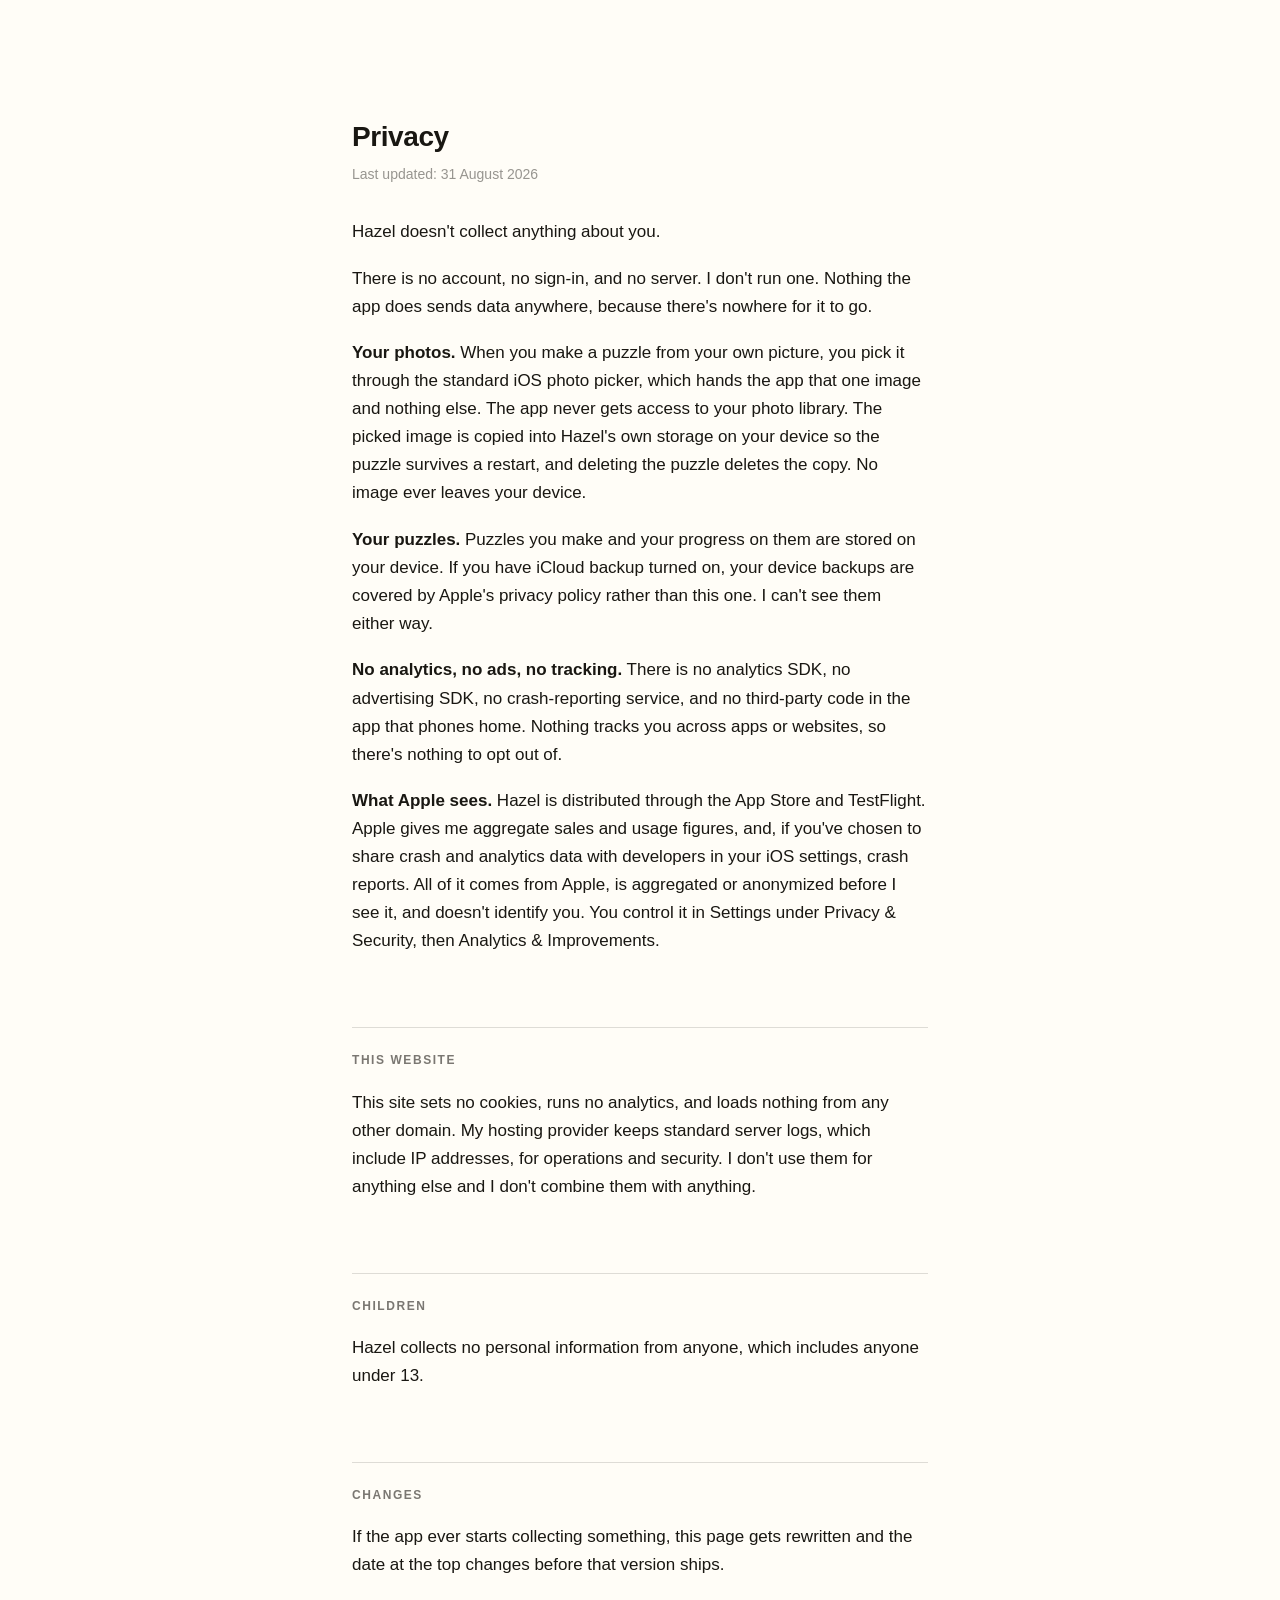
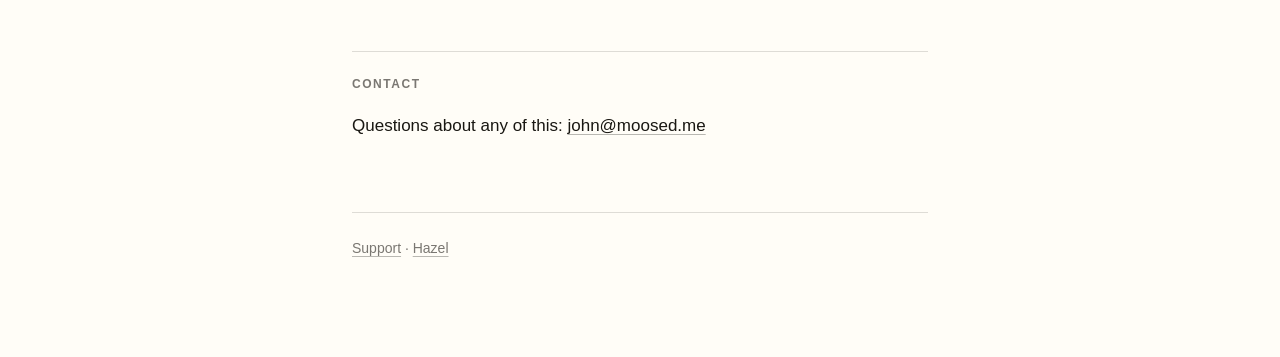
==== privacy/index.html @ 03489604 "Rename the site to Hazel, at hazelpuzzle.com The app is now Hazel. The pages, titles and Open Graph " ====
<!doctype html>
<html lang="en">
<head>
<meta charset="utf-8">
<meta name="viewport" content="width=device-width, initial-scale=1">
<meta name="color-scheme" content="light dark">
<title>Privacy — Hazel</title>
<meta name="description" content="Hazel doesn't collect anything about you. There is no account, no sign-in, and no server.">
<link rel="icon" href="../assets/icon.svg" type="image/svg+xml">
<link rel="icon" href="../assets/favicon.png" sizes="32x32">
<link rel="apple-touch-icon" href="../assets/apple-touch-icon.png">
<link rel="stylesheet" href="../assets/site.css">
</head>
<body>
<main class="page">

  <h1>Privacy</h1>
  <p class="meta">Last updated: <time datetime="2026-08-31">31 August 2026</time></p>

  <p>Hazel doesn't collect anything about you.</p>

  <p>There is no account, no sign-in, and no server. I don't run one. Nothing the app does sends data anywhere, because there's nowhere for it to go.</p>

  <p><strong>Your photos.</strong> When you make a puzzle from your own picture, you pick it through the standard iOS photo picker, which hands the app that one image and nothing else. The app never gets access to your photo library. The picked image is copied into Hazel's own storage on your device so the puzzle survives a restart, and deleting the puzzle deletes the copy. No image ever leaves your device.</p>

  <p><strong>Your puzzles.</strong> Puzzles you make and your progress on them are stored on your device. If you have iCloud backup turned on, your device backups are covered by Apple's privacy policy rather than this one. I can't see them either way.</p>

  <p><strong>No analytics, no ads, no tracking.</strong> There is no analytics SDK, no advertising SDK, no crash-reporting service, and no third-party code in the app that phones home. Nothing tracks you across apps or websites, so there's nothing to opt out of.</p>

  <p><strong>What Apple sees.</strong> Hazel is distributed through the App Store and TestFlight. Apple gives me aggregate sales and usage figures, and, if you've chosen to share crash and analytics data with developers in your iOS settings, crash reports. All of it comes from Apple, is aggregated or anonymized before I see it, and doesn't identify you. You control it in Settings under Privacy &amp; Security, then Analytics &amp; Improvements.</p>

  <section>
    <h2>This website</h2>
    <p>This site sets no cookies, runs no analytics, and loads nothing from any other domain. My hosting provider keeps standard server logs, which include IP addresses, for operations and security. I don't use them for anything else and I don't combine them with anything.</p>
  </section>

  <section>
    <h2>Children</h2>
    <p>Hazel collects no personal information from anyone, which includes anyone under 13.</p>
  </section>

  <section>
    <h2>Changes</h2>
    <p>If the app ever starts collecting something, this page gets rewritten and the date at the top changes before that version ships.</p>
  </section>

  <section>
    <h2>Contact</h2>
    <p>Questions about any of this: <a href="mailto:john@moosed.me">john@moosed.me</a></p>
  </section>

  <footer>
    <p><a href="../support/">Support</a> · <a href="../">Hazel</a></p>
  </footer>

</main>
</body>
</html>
---- assets/site.css ----
/* Hazel — hazelpuzzle.com
 *
 * Every token below is lifted from the shipped app: the colors and radii
 * from docs/design/design_handoff_home_view/README.md and
 * Joinery/Home/HomeTray.swift, the accent from the app icon's own gradient
 * (which resolves to systemOrange, the asset catalog's AccentColor). Nothing
 * here was picked to look good on a web page in isolation.
 *
 * No @font-face, no @import, no external anything. The privacy page says this
 * site loads nothing from another domain, and that has to stay true.
 */

:root {
  --paper: #FFFDF7;          /* TrayPalette.paper */
  --ink: #191712;            /* Ink, primary */
  --ink-2: rgba(25, 23, 18, 0.58);
  --ink-3: rgba(25, 23, 18, 0.45); /* Ink, secondary */
  --rule: rgba(25, 23, 18, 0.14);  /* Rule */
  --panel: #F2F0EB;          /* TrayPalette.panelPaper */
  --line: rgba(25, 23, 18, 0.62);  /* the cut, drawn */
  --underline: rgba(25, 23, 18, 0.3);
  --accent: #FF9500;         /* systemOrange / icon gradient, light */
  --accent-deep: #E07E00;    /* the same orange pressed, for the button's hover */

  --measure: 36rem;
  --inset: 0rem;             /* the cut's breakout; 0 until there's room for it */
  --radius-image: 3px;       /* board card radius */

  --stack: -apple-system, BlinkMacSystemFont, "Segoe UI", Roboto, sans-serif;
}

@media (prefers-color-scheme: dark) {
  :root {
    --paper: #191712;        /* the ink becomes the ground */
    --ink: #F4F1E9;          /* Text on felt, primary */
    --ink-2: rgba(244, 241, 233, 0.6);
    --ink-3: rgba(244, 241, 233, 0.5); /* Text on felt, secondary */
    --rule: rgba(255, 255, 255, 0.13); /* Hairline on felt */
    --panel: #332E28;        /* Felt base */
    --line: rgba(244, 241, 233, 0.55);
    --underline: rgba(244, 241, 233, 0.35);
    --accent: #FF9F0A;       /* systemOrange, dark */
    --accent-deep: #E08800;
  }
}

*, *::before, *::after { box-sizing: border-box; }

html {
  -webkit-text-size-adjust: 100%;
}

body {
  margin: 0;
  background: var(--paper);
  color: var(--ink);
  font-family: var(--stack);
  font-size: 1.0625rem;      /* 17px, the app's body size */
  line-height: 1.65;
  -webkit-font-smoothing: antialiased;
}

/* One column. `text` is the reading measure; `wide` is the small breakout the
 * cut gets, because it is the one thing on the page worth looking at closely.
 * The outer minmax keeps the margins wide on a large screen instead of letting
 * the column drift toward the edges.
 *
 * `--inset` stays 0 until the viewport can hold the measure plus the breakout.
 * Below that the breakout would come out of the reading column instead of out
 * of the margins, which squeezes the text to about a third of the screen. */
.page {
  display: grid;
  grid-template-columns:
    [full-start] minmax(1.5rem, 1fr)
    [wide-start] minmax(0, var(--inset))
    [text-start] minmax(0, var(--measure)) [text-end]
    minmax(0, var(--inset)) [wide-end]
    minmax(1.5rem, 1fr) [full-end];
  padding: 5rem 0 6rem;
}

.page > * { grid-column: text; }
.page > .wide { grid-column: wide; }

@media (min-width: 52rem) {
  .page { --inset: 5rem; }
}

@media (min-width: 60rem) {
  .page { padding-top: 7.5rem; }
}

/* Type ------------------------------------------------------------------ */

h1 {
  margin: 0;
  font-size: 1.75rem;
  font-weight: 600;
  letter-spacing: -0.015em;
  line-height: 1.2;
}

/* The app's wordmark, outlined. Not the system face plus a `letter-spacing`:
 * the logotype's kerning is a per-pair table (round-to-round joins want the
 * most negative, r→y goes positive so the r's arm clears the y's diagonal),
 * which one tracking value can't express — and outlines mean it looks the
 * same on a machine that has never had SF Pro on it. `currentColor`, so it
 * takes the ink in both appearances. */
.wordmark {
  margin: 0;
  line-height: 0;
}

.wordmark svg {
  display: block;
  width: 7.5rem;
  height: auto;
}

/* The heading's real text. The outlines carry the look; this carries the
 * word, so the page still has a readable <h1> for anything that reads text
 * rather than the accessibility tree, and the name stays selectable. */
.visually-hidden {
  position: absolute;
  width: 1px;
  height: 1px;
  margin: -1px;
  padding: 0;
  overflow: hidden;
  clip-path: inset(50%);
  white-space: nowrap;
  border: 0;
}

.subtitle {
  margin: 0.5rem 0 0;
  font-size: 1.125rem;
  color: var(--ink-2);
}

/* Section heads take the app's tray section label exactly: 12/15, weight 600,
 * 0.13em, uppercase — the catalog register, and already the app's. */
h2 {
  margin: 0;
  font-size: 0.75rem;
  font-weight: 600;
  letter-spacing: 0.13em;
  text-transform: uppercase;
  color: var(--ink-2);
  line-height: 1.35;
}

p { margin: 1.15rem 0 0; }
p:first-child { margin-top: 0; }

.meta {
  margin: 0.6rem 0 0;
  font-size: 0.875rem;
  color: var(--ink-3);
}

.subtitle + p,
.meta + p { margin-top: 2rem; }

/* The closing fact, stated flatly, the way a catalog states materials — its
 * own line and its own air, but full ink. Knocked back it read as fine print,
 * which is the opposite of what the sentence is doing. */
.spec {
  margin-top: 1.75rem;
}

/* The closer after it gets the same air, so the spec line keeps a clear
 * margin on both sides instead of reading as the top of a pair. */
.spec + p { margin-top: 1.75rem; }

/* Sections --------------------------------------------------------------- */

section {
  margin-top: 4.5rem;
  padding-top: 1.5rem;
  border-top: 1px solid var(--rule);
}

section > h2 + p { margin-top: 1.25rem; }

/* Links ------------------------------------------------------------------ */

a {
  color: inherit;
  text-decoration: underline;
  text-decoration-thickness: 1px;
  text-decoration-color: var(--underline);
  text-underline-offset: 0.18em;
}

a:hover { text-decoration-color: var(--accent); }

a:focus-visible {
  outline: 2px solid var(--accent);
  outline-offset: 3px;
  border-radius: 1px;
}

/* The one place the accent does any work: the single action on the page. It is
 * the app's own Create button — accent fill, white label, full capsule — which
 * is the control this link is asking you to go and press. The footer keeps the
 * same words as a plain link; there is one button on the page, or it stops
 * being the action. */
.action {
  margin-top: 2.25rem;
  text-align: center;
}

.button {
  display: inline-block;
  padding: 0.85rem 2.25rem;
  background: var(--accent);
  color: #fff;
  font-weight: 600;
  text-decoration: none;
  border-radius: 999px;
}

.button:hover { background: var(--accent-deep); }

.button:focus-visible {
  outline: 2px solid var(--ink);
  outline-offset: 3px;
}

/* Figures ---------------------------------------------------------------- */

figure { margin: 0; }

/* The cut: a real cut from the engine at a fixed seed, drawn rather than
 * pictured, so it is sharp at any size and themed by CSS. It sits in the
 * reading column with the paragraph that explains it, not in the breakout —
 * it is evidence for the text beside it now, not the thing you land on. */
.cut {
  margin: 2.5rem 0 2rem;
  color: var(--line);
}

.cut svg {
  display: block;
  width: 100%;
  height: auto;
}

/* The same label the section heads use, one notch quieter — the app's tray
 * section label, which is a system face, not the mono fact line. */
figcaption {
  margin-top: 0.9rem;
  font-size: 0.6875rem;
  font-weight: 600;
  letter-spacing: 0.13em;
  text-transform: uppercase;
  color: var(--ink-3);
}

/* The shots are whole screens, uncropped, which makes them tall: one at the
 * full reading measure runs past 1200px, and a reader scrolls a phone's length
 * to get past a single picture. So a screen is shown at a phone's width, not
 * the column's, and centered — the text is ranged left and a tall centered
 * plate sits in it the way a plate sits in a book.
 *
 * `.shot` is one screen, `.shots` a pair side by side at the same width, for
 * the two that only argue together: the presets, and the three dials behind
 * them. The pair stays two-up all the way down; a single column would only
 * make each one taller.
 *
 * An iPad screen is squarer than a phone's. `.ipad` gives a single one the
 * width that brings it to a phone shot's height, so it reads as the bigger
 * screen it is rather than a smaller one. `.devices` is the phone-and-iPad
 * pair: the columns are in the ratio of the two screens' aspect ratios
 * (660/1435 and 984/1416), which puts both at the same height. The phone keeps
 * the 17rem every other phone shot has, so the iPad beside it comes out at
 * that full height too, and the pair takes the wide column to fit: the point
 * of the pair is how much more room the iPad gives you. */
.shot,
.shots {
  margin-top: 2.5rem;
  text-align: center;
}

.shot picture,
.shots {
  display: block;
  max-width: 17rem;
  margin-left: auto;
  margin-right: auto;
}

.shots {
  display: grid;
  grid-template-columns: repeat(2, 1fr);
  gap: 1rem;
  max-width: 35rem;
}

.shots figcaption { grid-column: 1 / -1; }

.shot.ipad picture { max-width: 25.5rem; }

.shots.devices {
  grid-template-columns: 46fr 69.5fr;
  max-width: 43.7rem;
}

/* The recording is that same screen, at that same width. */
.clip { margin-top: 2.25rem; }

.clip video {
  max-width: 17rem;
}

.clip video,
.shot img,
.shots img {
  display: block;
  width: 100%;
  height: auto;
  margin-left: auto;
  margin-right: auto;
  background: var(--panel);
  /* A hairline, not a shadow. The board shots carry the app's own ground and
   * separate from the page on their own; the create sheet is white to its
   * edges and would otherwise dissolve into the paper. */
  border: 1px solid var(--rule);
  border-radius: var(--radius-image);
}

.clip figcaption,
.shot figcaption,
.shots figcaption { text-align: center; }

/* Support: the questions that actually arrive ---------------------------- */

dl { margin: 1.75rem 0 0; }

dt {
  margin-top: 1.75rem;
  font-weight: 600;
}

dt:first-child { margin-top: 0; }

dd { margin: 0.3rem 0 0; }

/* Footer ----------------------------------------------------------------- */

footer {
  margin-top: 4.5rem;
  padding-top: 1.5rem;
  border-top: 1px solid var(--rule);
  font-size: 0.875rem;
  color: var(--ink-2);
}

footer p { margin: 0.4rem 0 0; }
footer p:first-child { margin-top: 0; }
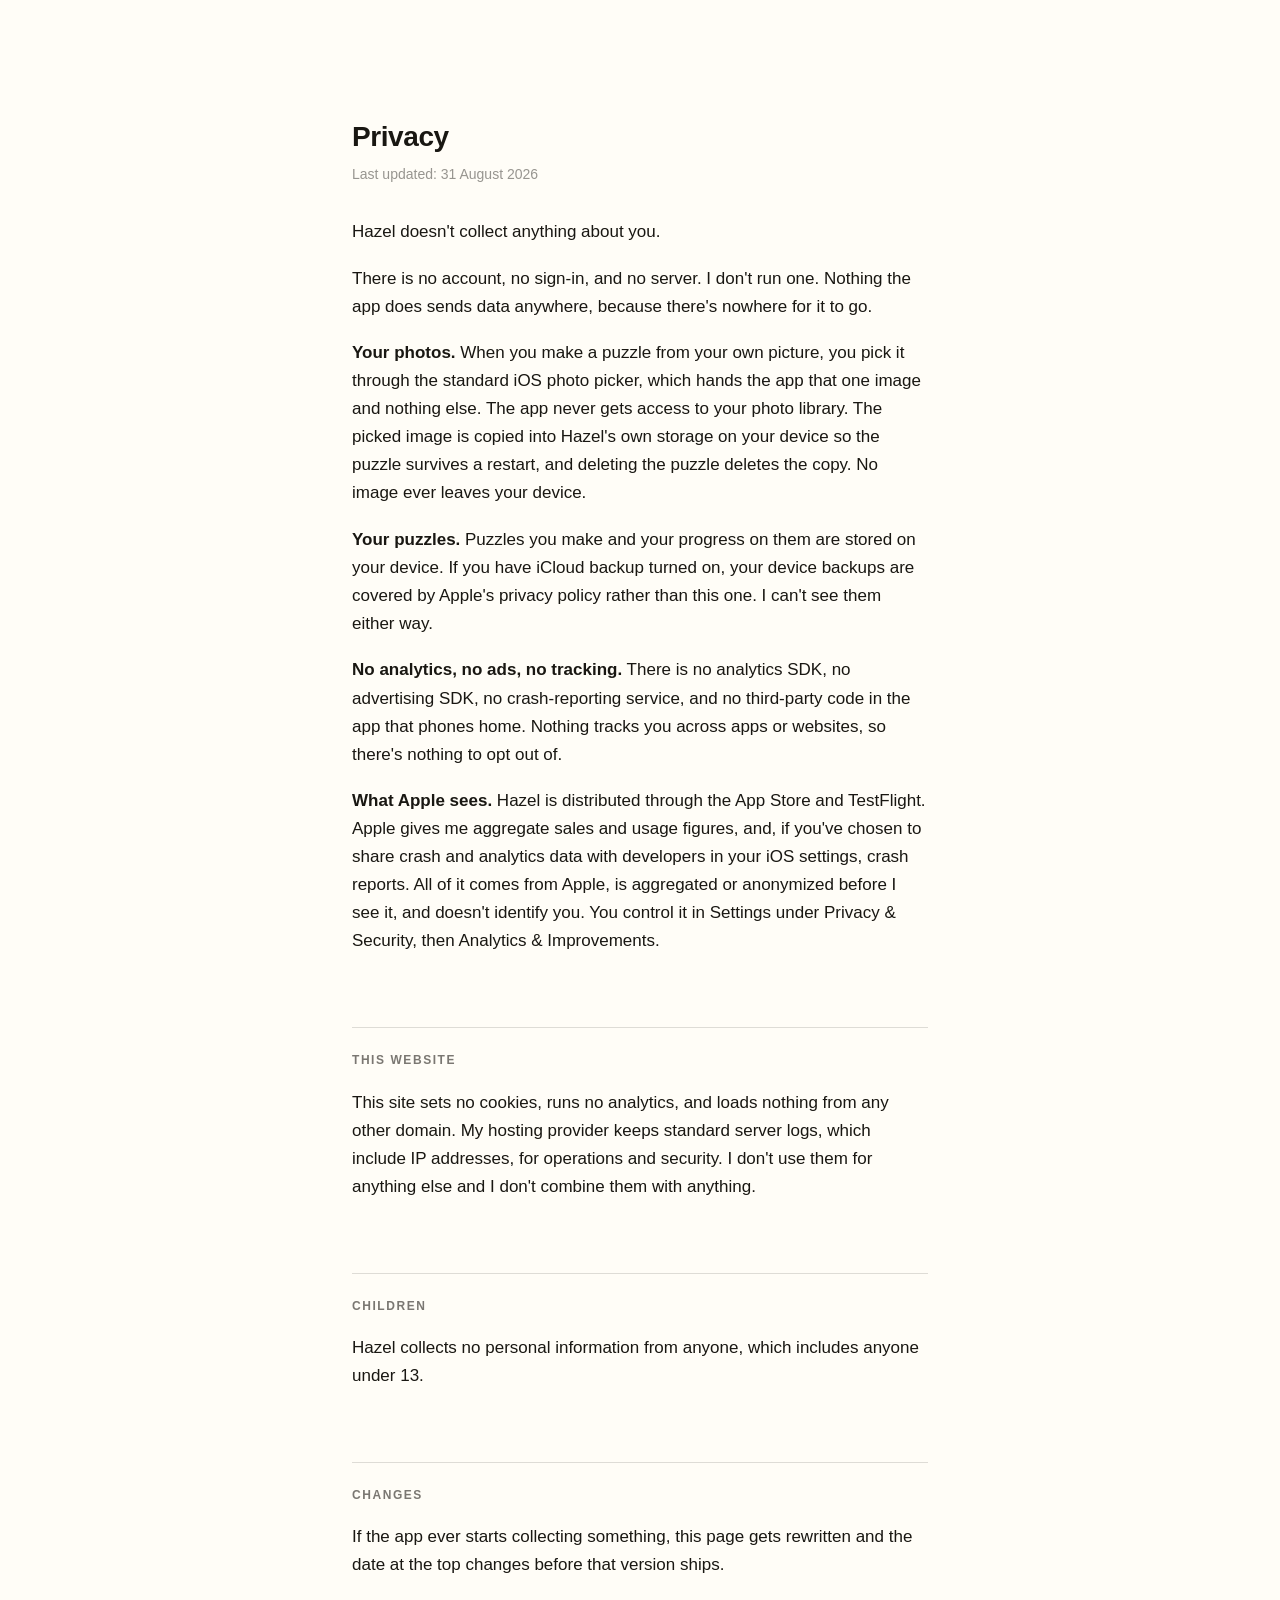
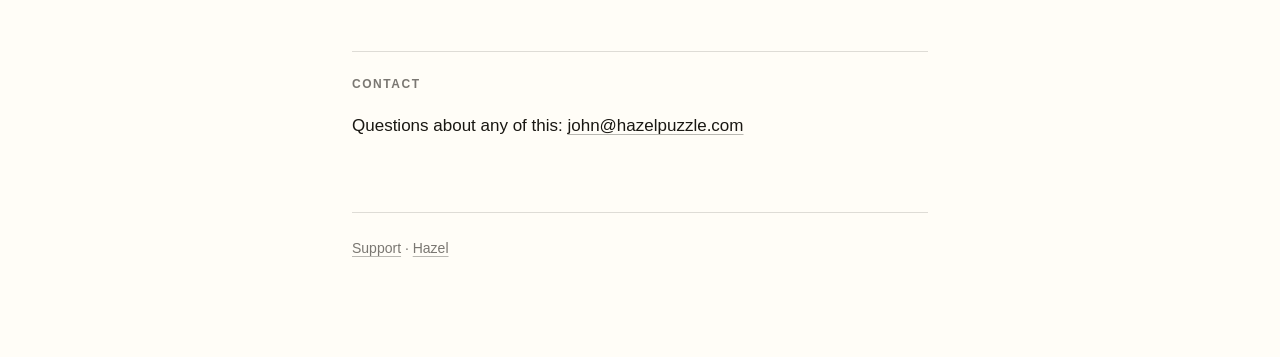
==== commit b22ae917: "Use john@hazelpuzzle.com as the contact address Co-Authored-By: Claude Opus 5.5 <noreply@anthropic.c" ====
--- a/privacy/index.html
+++ b/privacy/index.html
@@ -46,7 +46,7 @@
 
   <section>
     <h2>Contact</h2>
-    <p>Questions about any of this: <a href="mailto:john@moosed.me">john@moosed.me</a></p>
+    <p>Questions about any of this: <a href="mailto:john@hazelpuzzle.com">john@hazelpuzzle.com</a></p>
   </section>
 
   <footer>
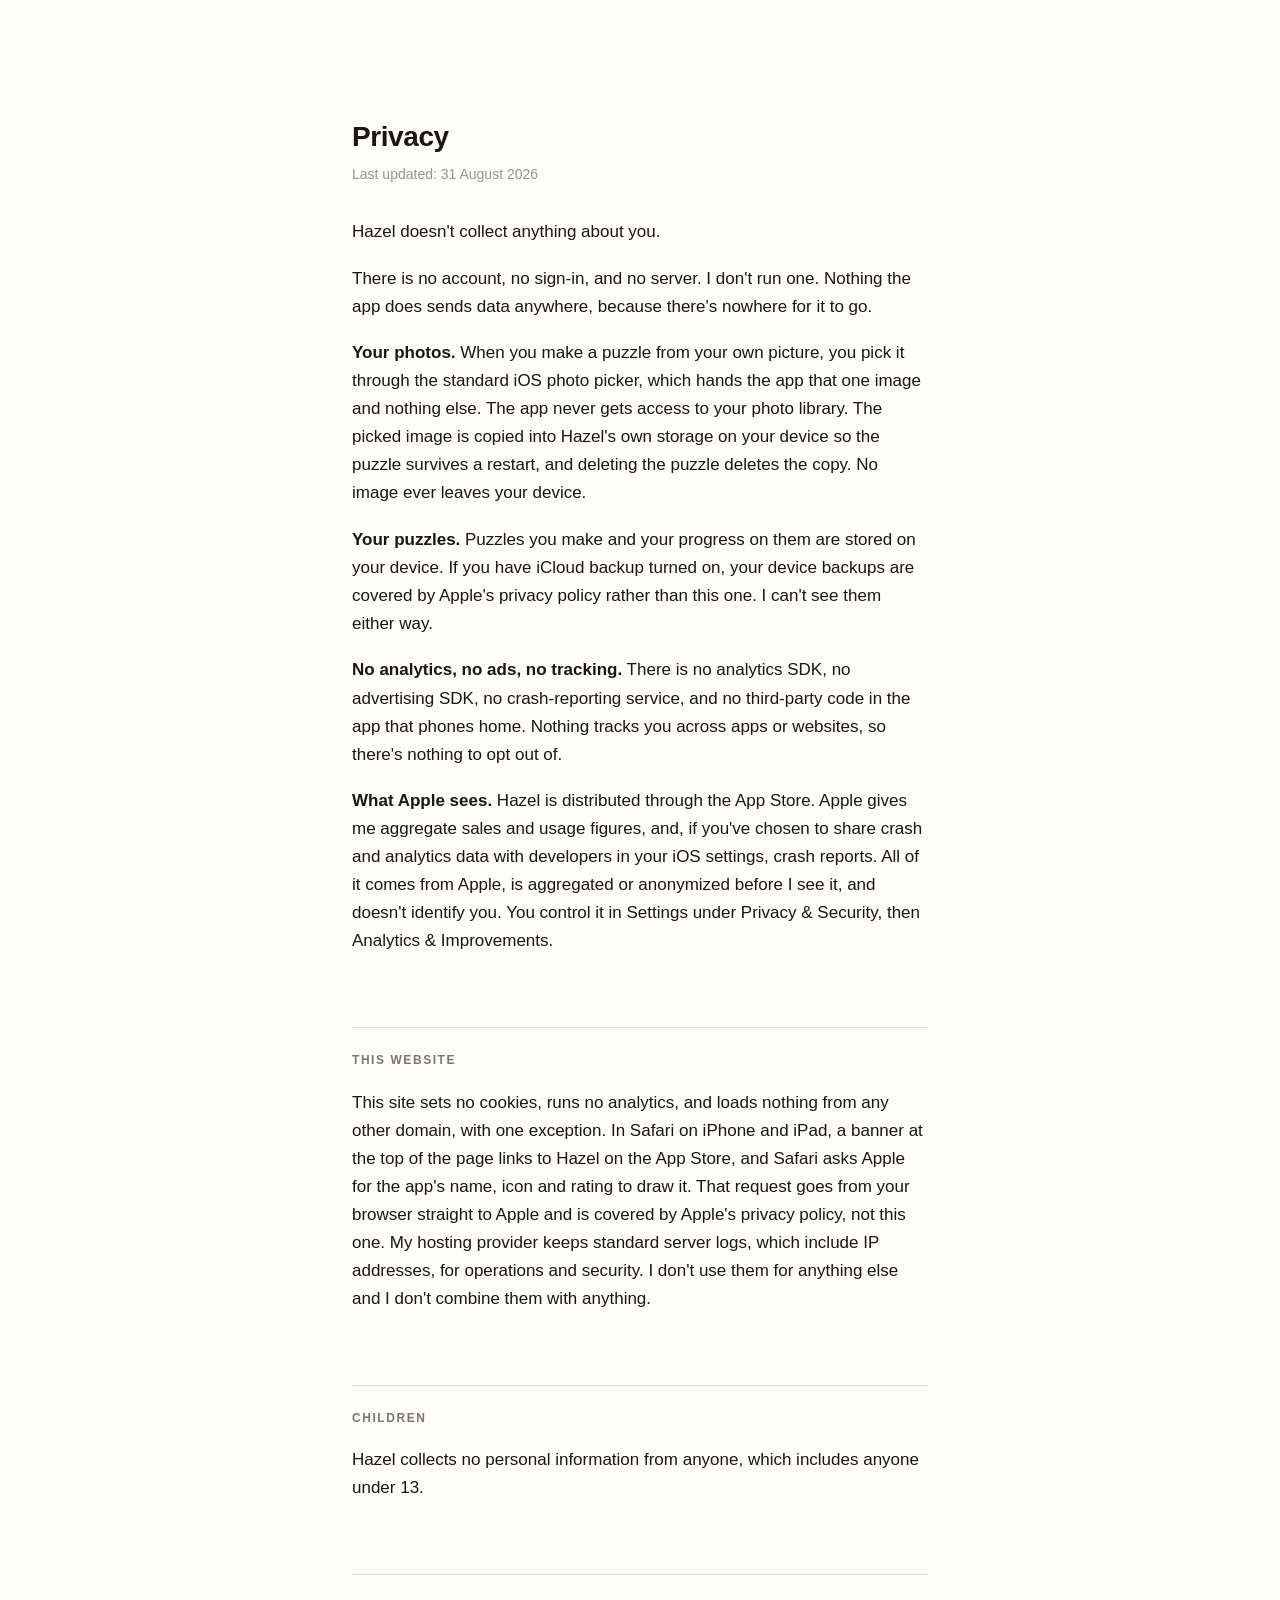
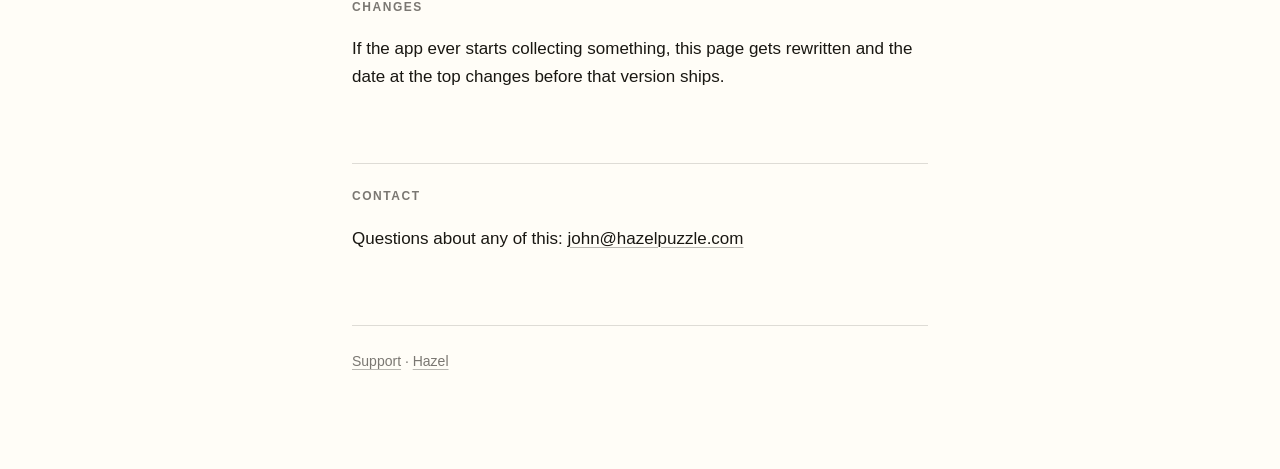
==== commit 9842b918: "Prepare the site for the App Store release Replace the TestFlight button with Apple's Download on th" ====
--- a/privacy/index.html
+++ b/privacy/index.html
@@ -9,6 +9,7 @@
 <link rel="icon" href="../assets/icon.svg" type="image/svg+xml">
 <link rel="icon" href="../assets/favicon.png" sizes="32x32">
 <link rel="apple-touch-icon" href="../assets/apple-touch-icon.png">
+<meta name="apple-itunes-app" content="app-id=6802787791">
 <link rel="stylesheet" href="../assets/site.css">
 </head>
 <body>
@@ -27,11 +28,11 @@
 
   <p><strong>No analytics, no ads, no tracking.</strong> There is no analytics SDK, no advertising SDK, no crash-reporting service, and no third-party code in the app that phones home. Nothing tracks you across apps or websites, so there's nothing to opt out of.</p>
 
-  <p><strong>What Apple sees.</strong> Hazel is distributed through the App Store and TestFlight. Apple gives me aggregate sales and usage figures, and, if you've chosen to share crash and analytics data with developers in your iOS settings, crash reports. All of it comes from Apple, is aggregated or anonymized before I see it, and doesn't identify you. You control it in Settings under Privacy &amp; Security, then Analytics &amp; Improvements.</p>
+  <p><strong>What Apple sees.</strong> Hazel is distributed through the App Store. Apple gives me aggregate sales and usage figures, and, if you've chosen to share crash and analytics data with developers in your iOS settings, crash reports. All of it comes from Apple, is aggregated or anonymized before I see it, and doesn't identify you. You control it in Settings under Privacy &amp; Security, then Analytics &amp; Improvements.</p>
 
   <section>
     <h2>This website</h2>
-    <p>This site sets no cookies, runs no analytics, and loads nothing from any other domain. My hosting provider keeps standard server logs, which include IP addresses, for operations and security. I don't use them for anything else and I don't combine them with anything.</p>
+    <p>This site sets no cookies, runs no analytics, and loads nothing from any other domain, with one exception. In Safari on iPhone and iPad, a banner at the top of the page links to Hazel on the App Store, and Safari asks Apple for the app's name, icon and rating to draw it. That request goes from your browser straight to Apple and is covered by Apple's privacy policy, not this one. My hosting provider keeps standard server logs, which include IP addresses, for operations and security. I don't use them for anything else and I don't combine them with anything.</p>
   </section>
 
   <section>
--- a/assets/site.css
+++ b/assets/site.css
@@ -201,31 +201,32 @@
   border-radius: 1px;
 }
 
-/* The one place the accent does any work: the single action on the page. It is
- * the app's own Create button — accent fill, white label, full capsule — which
- * is the control this link is asking you to go and press. The footer keeps the
- * same words as a plain link; there is one button on the page, or it stops
- * being the action. */
+/* The single action on the page: Apple's App Store badge, used as supplied —
+ * no recolouring, no resizing below 40px tall, and a quarter of its height in
+ * clear space all round (the margin and padding here more than cover it). The
+ * footer keeps the same href as a plain link; there is one badge on the page,
+ * or it stops being the action. */
 .action {
   margin-top: 2.25rem;
   text-align: center;
 }
 
-.button {
+.badge {
   display: inline-block;
-  padding: 0.85rem 2.25rem;
-  background: var(--accent);
-  color: #fff;
-  font-weight: 600;
-  text-decoration: none;
-  border-radius: 999px;
-}
-
-.button:hover { background: var(--accent-deep); }
-
-.button:focus-visible {
-  outline: 2px solid var(--ink);
-  outline-offset: 3px;
+  padding: 12px;
+  line-height: 0;
+}
+
+.badge img {
+  display: block;
+  width: auto;
+  height: 48px;
+}
+
+.badge:focus-visible {
+  outline: 2px solid var(--accent);
+  outline-offset: 0;
+  border-radius: 8px;
 }
 
 /* Figures ---------------------------------------------------------------- */
